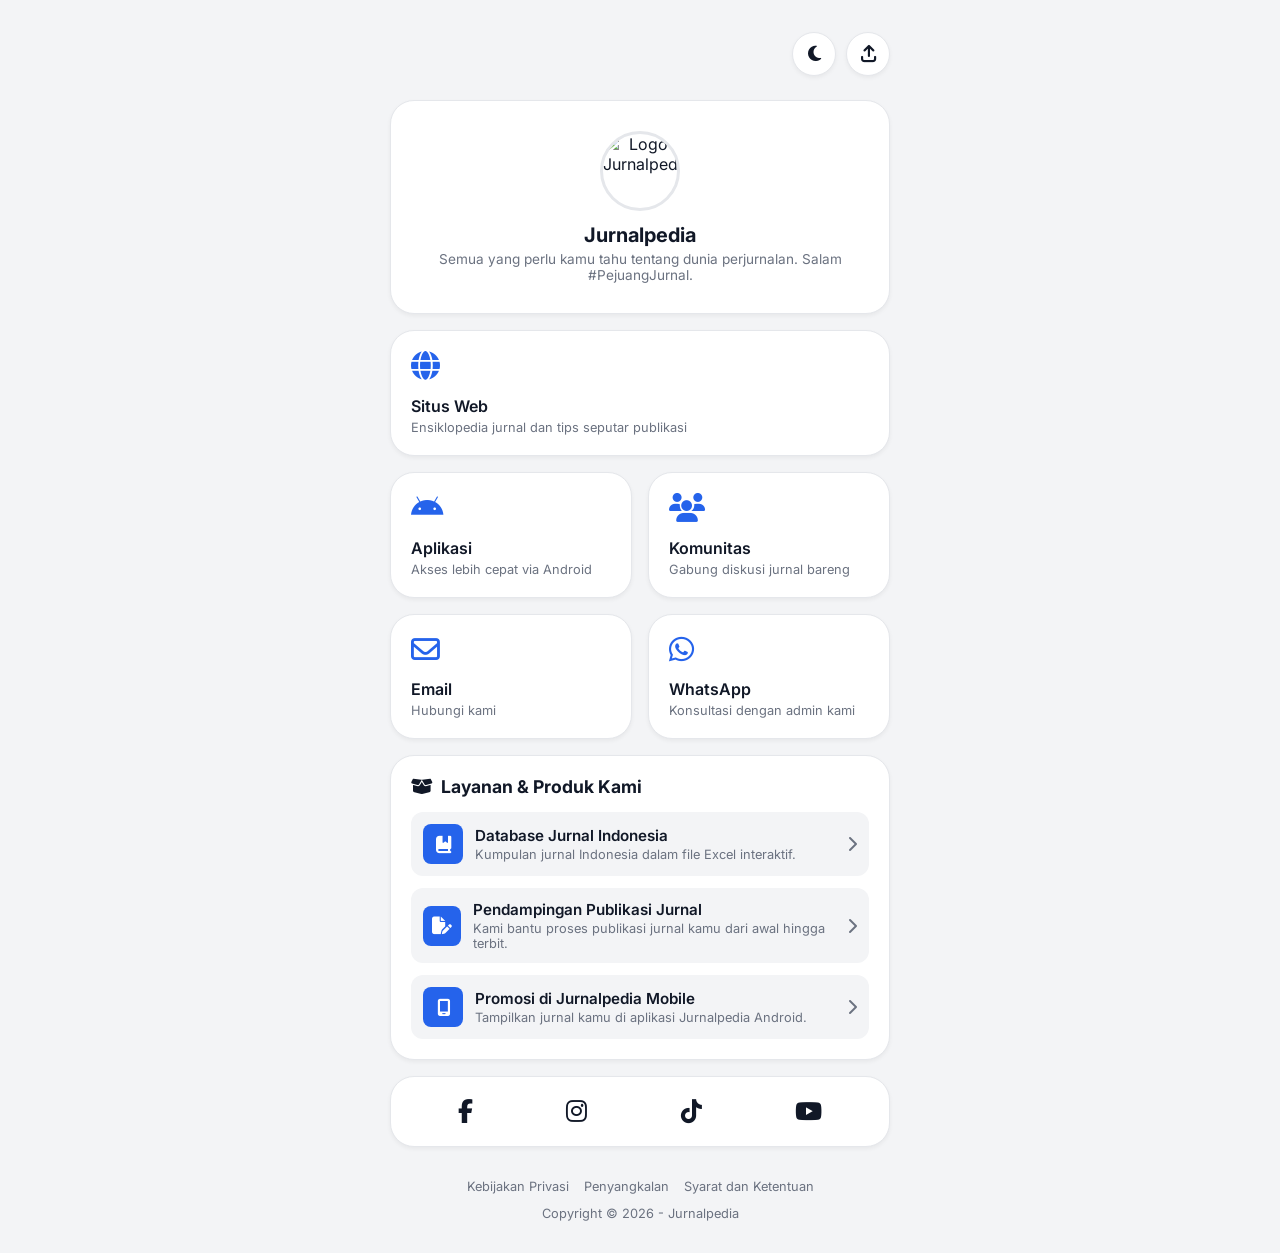
==== index.html @ 11146986 "update: refine link card layout and add new services" ====
<!DOCTYPE html>
<html lang="id" data-theme="light">
<head>
    <meta charset="UTF-8">
    <meta name="viewport" content="width=device-width, initial-scale=1.0">
    
    <title>Jurnalpedia</title>
    <meta name="description" content="Portal tautan resmi Jurnalpedia. Akses ensiklopedia jurnal, aplikasi Android, database jurnal Indonesia, dan komunitas akademik terpercaya.">
    <link rel="canonical" href="https://bio.jurnalpedia.my.id/" />
    
    <link rel="icon" type="image/png" href="https://yt3.googleusercontent.com/y1gAAo7GMOeDm1l3ZF2Vd3E8LzYEVMPhHXosQD47yBNoC2jjuOr83NpmQH1GYF8nZBvdHhKmEA=s160-c-k-c0x00ffffff-no-rj">

    <meta property="og:title" content="Jurnalpedia">
    <meta property="og:description" content="Portal tautan resmi Jurnalpedia. Akses ensiklopedia jurnal, aplikasi Android, database jurnal Indonesia, dan komunitas akademik terpercaya.">
    <meta property="og:image" content="https://yt3.googleusercontent.com/y1gAAo7GMOeDm1l3ZF2Vd3E8LzYEVMPhHXosQD47yBNoC2jjuOr83NpmQH1GYF8nZBvdHhKmEA=s160-c-k-c0x00ffffff-no-rj"> 
    <meta property="og:url" content="https://bio.jurnalpedia.my.id/">
    <meta property="og:type" content="website">

    <meta name="twitter:card" content="summary_large_image">
    <meta name="twitter:title" content="Jurnalpedia">
    <meta name="twitter:description" content="Portal tautan resmi Jurnalpedia. Akses ensiklopedia jurnal, aplikasi Android, database jurnal Indonesia, dan komunitas akademik terpercaya.">
    <meta name="twitter:image" content="https://yt3.googleusercontent.com/y1gAAo7GMOeDm1l3ZF2Vd3E8LzYEVMPhHXosQD47yBNoC2jjuOr83NpmQH1GYF8nZBvdHhKmEA=s160-c-k-c0x00ffffff-no-rj"> 
    
    <link href="https://fonts.googleapis.com/css2?family=Inter:wght@400;500;600;700&display=swap" rel="stylesheet">
    <link rel="stylesheet" href="https://cdnjs.cloudflare.com/ajax/libs/font-awesome/6.4.0/css/all.min.css">
    
    <link rel="stylesheet" href="assets/style.css">
</head>
<body>

    <div class="container">
        <div class="top-actions">
            <button class="icon-btn" id="themeToggle" aria-label="Toggle Dark Mode">
                <i class="fa-solid fa-moon"></i>
            </button>
            <button class="icon-btn" id="shareBtn" aria-label="Share">
                <i class="fa-solid fa-arrow-up-from-bracket"></i>
            </button>
        </div>

        <div class="bento-grid">
            <div class="bento-card profile-card span-2">
                <img src="https://yt3.googleusercontent.com/y1gAAo7GMOeDm1l3ZF2Vd3E8LzYEVMPhHXosQD47yBNoC2jjuOr83NpmQH1GYF8nZBvdHhKmEA=s160-c-k-c0x00ffffff-no-rj" alt="Logo Jurnalpedia" class="profile-img">
                <h1>Jurnalpedia</h1> 
                <p>Semua yang perlu kamu tahu tentang dunia perjurnalan. Salam #PejuangJurnal.</p>
            </div>

            <a href="https://www.jurnalpedia.my.id" class="bento-card link-card span-2" target="_blank" rel="noopener noreferrer">
                <i class="fa-solid fa-globe"></i>
                <div>
                    <h2>Situs Web</h2> 
                    <p>Ensiklopedia jurnal dan tips seputar publikasi</p>
                </div>
            </a>

            <a href="https://play.google.com/store/apps/details?id=com.jurnalpedia.app" class="bento-card link-card" target="_blank" rel="noopener noreferrer">
                <i class="fa-brands fa-android"></i>
                <div>
                    <h2>Aplikasi</h2> 
                    <p>Akses lebih cepat via Android</p>
                </div>
            </a>

            <a href="https://www.facebook.com/groups/jurnalpediaofc" class="bento-card link-card" target="_blank" rel="noopener noreferrer">
                <i class="fa-solid fa-users"></i>
                <div>
                    <h2>Komunitas</h2> 
                    <p>Gabung diskusi jurnal bareng</p>
                </div>
            </a>

            <a href="mailto:fanblog.jurnalpedia@gmail.com" class="bento-card link-card">
                <i class="fa-regular fa-envelope"></i>
                <div>
                    <h2>Email</h2>
                    <p>Hubungi kami</p>
                </div>
            </a>

            <a href="https://wa.me/6285275551454?text=Halo%20Admin%20Jurnalpedia,%20saya%20ingin%20konsultasi%20mengenai%20publikasi%20jurnal." class="bento-card link-card" target="_blank" rel="noopener noreferrer">
                <i class="fa-brands fa-whatsapp"></i>
                <div>
                    <h2>WhatsApp</h2>
                    <p>Konsultasi dengan admin kami</p>
                </div>
            </a>

            <div class="bento-card span-2 product-section">
                <h2><i class="fa-solid fa-box-open"></i> Layanan & Produk Kami</h2> 
                <div class="product-list">
                    <a href="https://lynk.id/fanblog/zommzvxz33ov" class="product-item" target="_blank" rel="noopener noreferrer">
                        <div class="product-info">
                            <div class="product-icon"><i class="fa-solid fa-book-bookmark"></i></div>
                            <div class="product-text">
                                <h3>Database Jurnal Indonesia</h3>
                                <p>Kumpulan jurnal Indonesia dalam file Excel interaktif.</p>
                            </div>
                        </div>
                        <i class="fa-solid fa-chevron-right" style="color: var(--text-muted);"></i>
                    </a>
                    <a href="https://wa.me/6285275551454?text=Halo%20Admin%20Jurnalpedia,%20saya%20tertarik%20dengan%20layanan%20Pendampingan%20Publikasi%20Jurnal." class="product-item" target="_blank" rel="noopener noreferrer">
                        <div class="product-info">
                            <div class="product-icon"><i class="fa-solid fa-file-pen"></i></div>
                            <div class="product-text">
                                <h3>Pendampingan Publikasi Jurnal</h3>
                                <p>Kami bantu proses publikasi jurnal kamu dari awal hingga terbit.</p>
                            </div>
                        </div>
                        <i class="fa-solid fa-chevron-right" style="color: var(--text-muted);"></i>
                    </a>
                    <a href="https://wa.me/6285275551454?text=Halo%20Admin%20Jurnalpedia,%20saya%20tertarik%20untuk%20Promosi%20Jurnal%20di%20Jurnalpedia%20Mobile." class="product-item" target="_blank" rel="noopener noreferrer">
                        <div class="product-info">
                            <div class="product-icon"><i class="fa-solid fa-mobile-screen"></i></div>
                            <div class="product-text">
                                <h3>Promosi di Jurnalpedia Mobile</h3>
                                <p>Tampilkan jurnal kamu di aplikasi Jurnalpedia Android.</p>
                            </div>
                        </div>
                        <i class="fa-solid fa-chevron-right" style="color: var(--text-muted);"></i>
                    </a>
                </div>
            </div>

            <div class="bento-card social-card span-2">
                <a href="https://www.facebook.com/jurnalpediaofc" class="social-link" aria-label="Facebook Page" target="_blank" rel="noopener noreferrer"><i class="fa-brands fa-facebook-f"></i></a>
                <a href="https://www.instagram.com/jurnalpediaofc" class="social-link" aria-label="Instagram Profile" target="_blank" rel="noopener noreferrer"><i class="fa-brands fa-instagram"></i></a>
                <a href="https://www.tiktok.com/@jurnalpediaofc" class="social-link" aria-label="TikTok Profile" target="_blank" rel="noopener noreferrer"><i class="fa-brands fa-tiktok"></i></a>
                <a href="https://www.youtube.com/@jurnalpediaofc" class="social-link" aria-label="YouTube Channel" target="_blank" rel="noopener noreferrer"><i class="fa-brands fa-youtube"></i></a>
            </div>

        </div>
        
        <div class="footer">
            <div class="footer-links">
                <a href="/privacy-policy/">Kebijakan Privasi</a>
                <a href="/disclaimer/">Penyangkalan</a>
                <a href="/terms-conditions/">Syarat dan Ketentuan</a>
            </div>
            <p class="footer-copyright">Copyright © <span id="year">2026</span> - Jurnalpedia</p>
        </div>

    </div>

    <script src="assets/script.js"></script>
</body>
</html>
---- assets/style.css ----
:root { --bg-color: #f3f4f6; --text-main: #111827; --text-muted: #6b7280; --card-bg: #ffffff; --card-border: #e5e7eb; --accent-color: #2563eb; --shadow-sm: 0 2px 4px rgba(0,0,0,0.05); --shadow-md: 0 10px 15px -3px rgba(0,0,0,0.1); }
[data-theme="dark"] { --bg-color: #111827; --text-main: #f9fafb; --text-muted: #9ca3af; --card-bg: #1f2937; --card-border: #374151; --accent-color: #3b82f6; --shadow-sm: 0 2px 4px rgba(0,0,0,0.3); --shadow-md: 0 10px 15px -3px rgba(0,0,0,0.4); }
* { box-sizing: border-box; margin: 0; padding: 0; font-family: 'Inter', sans-serif; }
body { background-color: var(--bg-color); color: var(--text-main); display: flex; justify-content: center; min-height: 100vh; padding: 2rem 1rem; transition: background-color 0.3s, color 0.3s; }
.container { width: 100%; max-width: 500px; display: flex; flex-direction: column; }
.top-actions { display: flex; justify-content: flex-end; gap: 10px; margin-bottom: 1.5rem; }

.top-actions .left-actions { margin-right: auto; }

.icon-btn { background: var(--card-bg); border: 1px solid var(--card-border); color: var(--text-main); width: 44px; height: 44px; border-radius: 50%; display: flex; align-items: center; justify-content: center; cursor: pointer; box-shadow: var(--shadow-sm); font-size: 1.1rem; transition: transform 0.2s; text-decoration: none; }
.icon-btn:active { transform: scale(0.95); }
.bento-grid { display: grid; grid-template-columns: repeat(2, 1fr); gap: 16px; width: 100%; }
.bento-card { background-color: var(--card-bg); border: 1px solid var(--card-border); border-radius: 24px; padding: 20px; text-decoration: none; color: var(--text-main); display: flex; flex-direction: column; justify-content: flex-start; box-shadow: var(--shadow-sm); transition: transform 0.2s, box-shadow 0.2s; position: relative; overflow: hidden; }
.bento-card:hover { transform: translateY(-4px); box-shadow: var(--shadow-md); }
.span-2 { grid-column: span 2; }
.profile-card { align-items: center; text-align: center; padding: 30px 20px; }
.profile-img { width: 80px; height: 80px; border-radius: 50%; object-fit: cover; margin-bottom: 12px; border: 3px solid var(--card-border); }
.profile-card h1 { font-size: 1.25rem; font-weight: 700; margin-bottom: 4px; }
.profile-card p { font-size: 0.85rem; color: var(--text-muted); }
.link-card i { font-size: 1.8rem; margin-bottom: 16px; color: var(--accent-color); }
.link-card h2 { font-size: 1rem; font-weight: 600; margin-bottom: 4px; }
.link-card p { font-size: 0.8rem; color: var(--text-muted); }
.product-section h2 { font-size: 1.1rem; margin-bottom: 15px; color: var(--text-main); display: flex; align-items: center; gap: 8px; }
.product-list { display: flex; flex-direction: column; gap: 12px; }
.product-item { display: flex; align-items: center; justify-content: space-between; padding: 12px; background-color: var(--bg-color); border-radius: 12px; text-decoration: none; color: var(--text-main); transition: transform 0.2s, background-color 0.2s; }
.product-item:hover { transform: scale(1.02); background-color: var(--card-border); }
.product-info { display: flex; align-items: center; gap: 12px; }
.product-icon { width: 40px; height: 40px; border-radius: 8px; background-color: var(--accent-color); color: #ffffff; display: flex; align-items: center; justify-content: center; font-size: 1.1rem; }
.product-text h3 { font-size: 0.95rem; font-weight: 600; margin-bottom: 2px; }
.product-text p { font-size: 0.8rem; color: var(--text-muted); }
.social-card { display: flex; flex-direction: row; justify-content: space-around; align-items: center; padding: 20px; }
.social-link { color: var(--text-main); font-size: 1.5rem; transition: color 0.2s, transform 0.2s; }
.social-link:hover { color: var(--accent-color); transform: scale(1.1); }

.text-content-card { padding: 30px; }
.text-content-card h1 { font-size: 1.4rem; font-weight: 700; margin-bottom: 15px; color: var(--text-main); }
.text-content-card h2 { font-size: 1.1rem; font-weight: 600; margin-top: 20px; margin-bottom: 10px; color: var(--text-main); }
.text-content-card p { font-size: 0.9rem; line-height: 1.6; margin-bottom: 12px; color: var(--text-muted); text-align: justify; }

.footer { margin-top: 2rem; display: flex; flex-direction: column; align-items: center; gap: 12px; font-size: 0.8rem; }
.footer-links { display: flex; gap: 15px; flex-wrap: wrap; justify-content: center; }
.footer-links a { color: var(--text-muted); text-decoration: none; transition: color 0.2s; }
.footer-links a:hover { color: var(--accent-color); text-decoration: underline; }
.footer-copyright { color: var(--text-muted); }

@media (max-width: 480px) {
    body { padding: 1.5rem 0.75rem; }
    .bento-grid { gap: 12px; }
    .bento-card { padding: 15px; border-radius: 20px; }
    .profile-card { padding: 20px 15px; }
    .profile-img { width: 70px; height: 70px; }
    .link-card i { font-size: 1.5rem; margin-bottom: 12px; }
    .link-card h2 { font-size: 0.9rem; }
    .link-card p { font-size: 0.75rem; }
    .product-item { padding: 10px; }
    .product-icon { width: 36px; height: 36px; font-size: 1rem; }
    .product-text h3 { font-size: 0.85rem; }
    .product-text p { font-size: 0.75rem; }
    .social-card { padding: 15px; }
    .social-link { font-size: 1.3rem; }
    .text-content-card { padding: 20px 15px; }
}
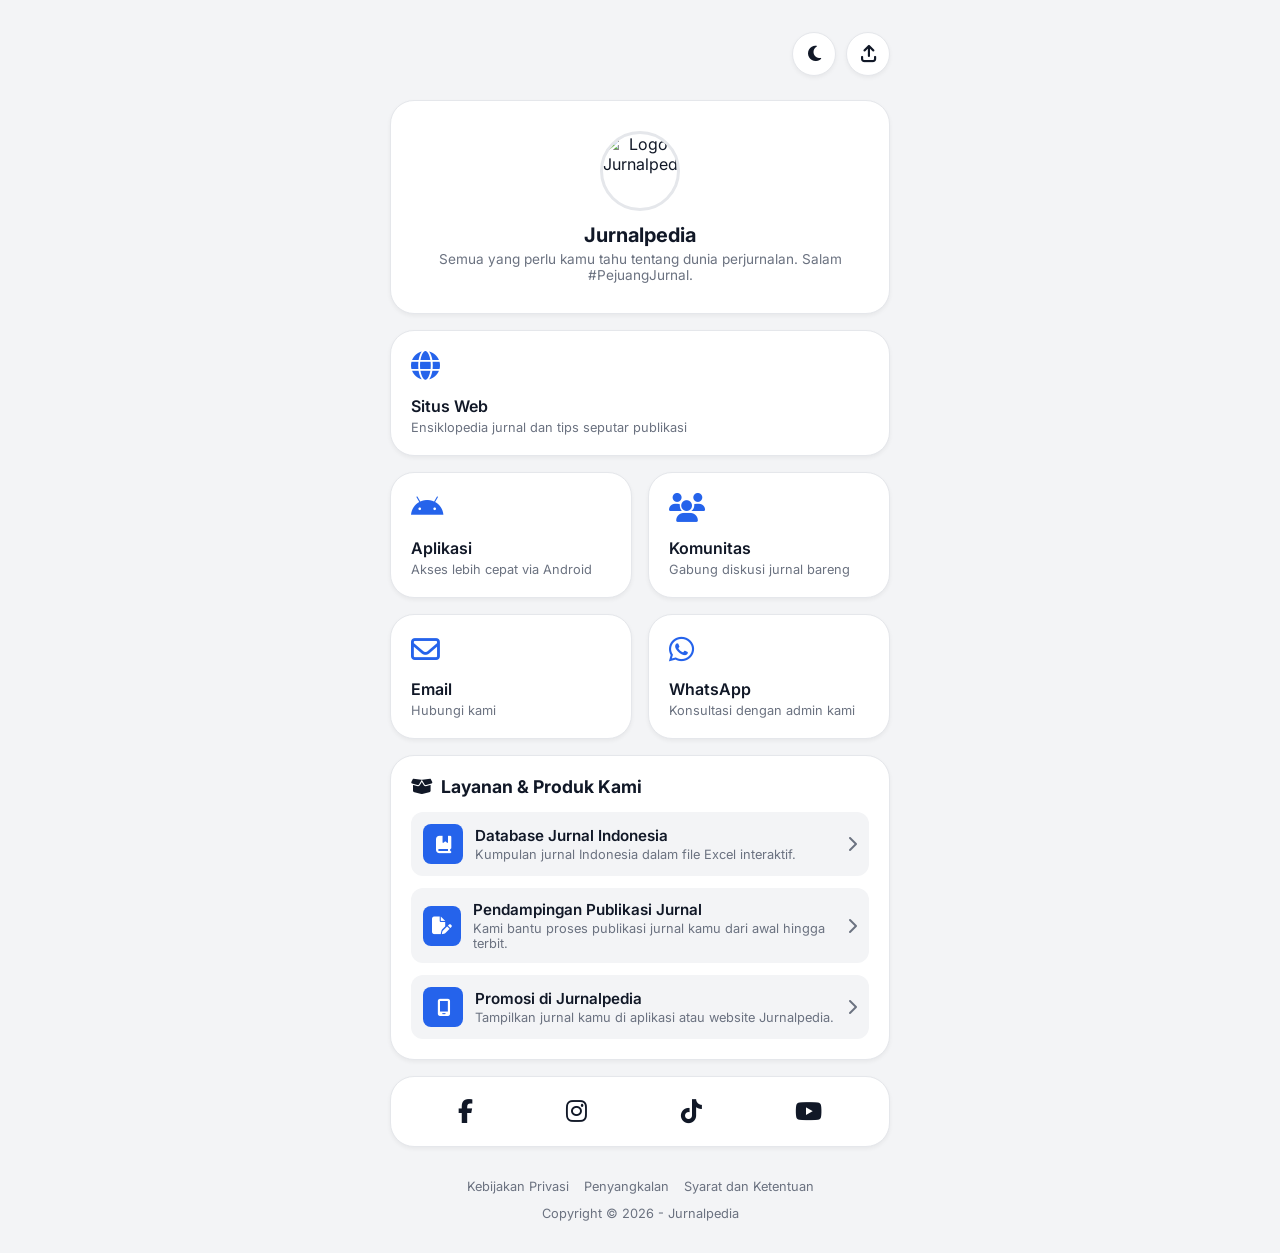
==== commit ecd0d76c: "update: refine promotion details for Jurnalpedia services" ====
--- a/index.html
+++ b/index.html
@@ -69,7 +69,7 @@
                 </div>
             </a>
 
-            <a href="mailto:fanblog.jurnalpedia@gmail.com" class="bento-card link-card">
+            <a href="mailto:jurnalpediaofc@gmail.com" class="bento-card link-card">
                 <i class="fa-regular fa-envelope"></i>
                 <div>
                     <h2>Email</h2>
@@ -108,12 +108,12 @@
                         </div>
                         <i class="fa-solid fa-chevron-right" style="color: var(--text-muted);"></i>
                     </a>
-                    <a href="https://wa.me/6285275551454?text=Halo%20Admin%20Jurnalpedia,%20saya%20tertarik%20untuk%20Promosi%20Jurnal%20di%20Jurnalpedia%20Mobile." class="product-item" target="_blank" rel="noopener noreferrer">
+                    <a href="https://wa.me/6285275551454?text=Halo%20Admin%20Jurnalpedia,%20saya%20tertarik%20untuk%20Promosi%20Jurnal%20di%20Jurnalpedia." class="product-item" target="_blank" rel="noopener noreferrer">
                         <div class="product-info">
                             <div class="product-icon"><i class="fa-solid fa-mobile-screen"></i></div>
                             <div class="product-text">
-                                <h3>Promosi di Jurnalpedia Mobile</h3>
-                                <p>Tampilkan jurnal kamu di aplikasi Jurnalpedia Android.</p>
+                                <h3>Promosi di Jurnalpedia</h3>
+                                <p>Tampilkan jurnal kamu di aplikasi atau website Jurnalpedia.</p>
                             </div>
                         </div>
                         <i class="fa-solid fa-chevron-right" style="color: var(--text-muted);"></i>
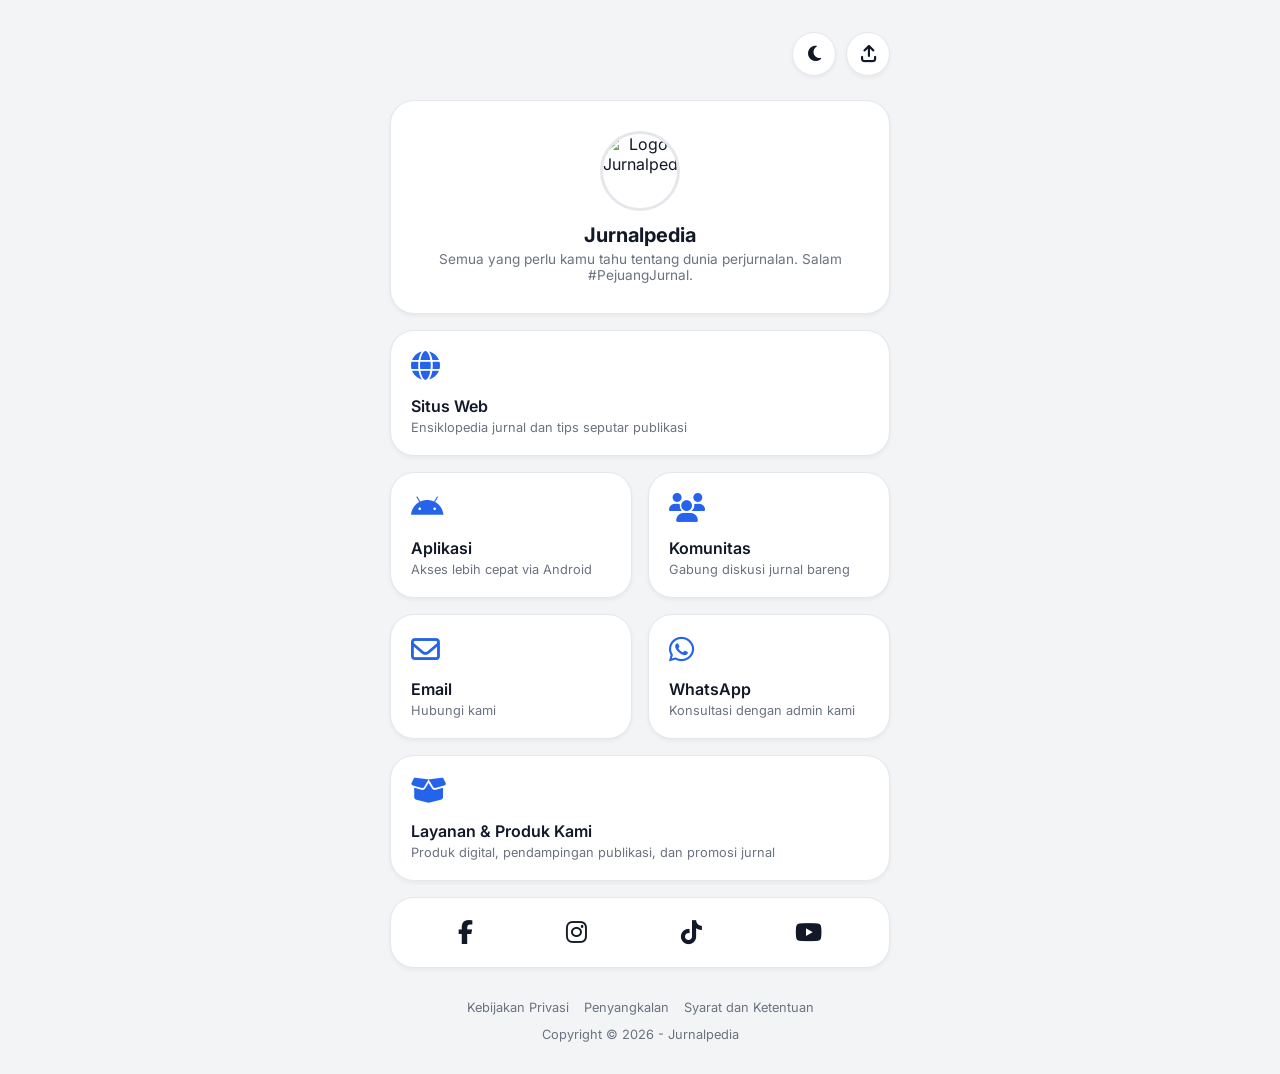
==== commit 91183e5e: "update: add services page and enhance sitemap with new URL" ====
--- a/index.html
+++ b/index.html
@@ -85,41 +85,13 @@
                 </div>
             </a>
 
-            <div class="bento-card span-2 product-section">
-                <h2><i class="fa-solid fa-box-open"></i> Layanan & Produk Kami</h2> 
-                <div class="product-list">
-                    <a href="https://lynk.id/fanblog/zommzvxz33ov" class="product-item" target="_blank" rel="noopener noreferrer">
-                        <div class="product-info">
-                            <div class="product-icon"><i class="fa-solid fa-book-bookmark"></i></div>
-                            <div class="product-text">
-                                <h3>Database Jurnal Indonesia</h3>
-                                <p>Kumpulan jurnal Indonesia dalam file Excel interaktif.</p>
-                            </div>
-                        </div>
-                        <i class="fa-solid fa-chevron-right" style="color: var(--text-muted);"></i>
-                    </a>
-                    <a href="https://wa.me/6285275551454?text=Halo%20Admin%20Jurnalpedia,%20saya%20tertarik%20dengan%20layanan%20Pendampingan%20Publikasi%20Jurnal." class="product-item" target="_blank" rel="noopener noreferrer">
-                        <div class="product-info">
-                            <div class="product-icon"><i class="fa-solid fa-file-pen"></i></div>
-                            <div class="product-text">
-                                <h3>Pendampingan Publikasi Jurnal</h3>
-                                <p>Kami bantu proses publikasi jurnal kamu dari awal hingga terbit.</p>
-                            </div>
-                        </div>
-                        <i class="fa-solid fa-chevron-right" style="color: var(--text-muted);"></i>
-                    </a>
-                    <a href="https://wa.me/6285275551454?text=Halo%20Admin%20Jurnalpedia,%20saya%20tertarik%20untuk%20Promosi%20Jurnal%20di%20Jurnalpedia." class="product-item" target="_blank" rel="noopener noreferrer">
-                        <div class="product-info">
-                            <div class="product-icon"><i class="fa-solid fa-mobile-screen"></i></div>
-                            <div class="product-text">
-                                <h3>Promosi di Jurnalpedia</h3>
-                                <p>Tampilkan jurnal kamu di aplikasi atau website Jurnalpedia.</p>
-                            </div>
-                        </div>
-                        <i class="fa-solid fa-chevron-right" style="color: var(--text-muted);"></i>
-                    </a>
+            <a href="/services/" class="bento-card link-card span-2">
+                <i class="fa-solid fa-box-open"></i>
+                <div>
+                    <h2>Layanan & Produk Kami</h2>
+                    <p>Produk digital, pendampingan publikasi, dan promosi jurnal</p>
                 </div>
-            </div>
+            </a>
 
             <div class="bento-card social-card span-2">
                 <a href="https://www.facebook.com/jurnalpediaofc" class="social-link" aria-label="Facebook Page" target="_blank" rel="noopener noreferrer"><i class="fa-brands fa-facebook-f"></i></a>
--- a/assets/style.css
+++ b/assets/style.css
@@ -20,14 +20,6 @@
 .link-card i { font-size: 1.8rem; margin-bottom: 16px; color: var(--accent-color); }
 .link-card h2 { font-size: 1rem; font-weight: 600; margin-bottom: 4px; }
 .link-card p { font-size: 0.8rem; color: var(--text-muted); }
-.product-section h2 { font-size: 1.1rem; margin-bottom: 15px; color: var(--text-main); display: flex; align-items: center; gap: 8px; }
-.product-list { display: flex; flex-direction: column; gap: 12px; }
-.product-item { display: flex; align-items: center; justify-content: space-between; padding: 12px; background-color: var(--bg-color); border-radius: 12px; text-decoration: none; color: var(--text-main); transition: transform 0.2s, background-color 0.2s; }
-.product-item:hover { transform: scale(1.02); background-color: var(--card-border); }
-.product-info { display: flex; align-items: center; gap: 12px; }
-.product-icon { width: 40px; height: 40px; border-radius: 8px; background-color: var(--accent-color); color: #ffffff; display: flex; align-items: center; justify-content: center; font-size: 1.1rem; }
-.product-text h3 { font-size: 0.95rem; font-weight: 600; margin-bottom: 2px; }
-.product-text p { font-size: 0.8rem; color: var(--text-muted); }
 .social-card { display: flex; flex-direction: row; justify-content: space-around; align-items: center; padding: 20px; }
 .social-link { color: var(--text-main); font-size: 1.5rem; transition: color 0.2s, transform 0.2s; }
 .social-link:hover { color: var(--accent-color); transform: scale(1.1); }
@@ -36,6 +28,23 @@
 .text-content-card h1 { font-size: 1.4rem; font-weight: 700; margin-bottom: 15px; color: var(--text-main); }
 .text-content-card h2 { font-size: 1.1rem; font-weight: 600; margin-top: 20px; margin-bottom: 10px; color: var(--text-main); }
 .text-content-card p { font-size: 0.9rem; line-height: 1.6; margin-bottom: 12px; color: var(--text-muted); text-align: justify; }
+.text-content-card ul { padding-left: 20px; margin-bottom: 12px; }
+.text-content-card li { font-size: 0.9rem; line-height: 1.6; color: var(--text-muted); text-align: justify; padding: 2px 0; }
+.text-content-card a { color: var(--accent-color); text-decoration: none; font-weight: 500; }
+.text-content-card a:hover { text-decoration: underline; }
+
+.service-list { display: flex; flex-direction: column; gap: 14px; margin-top: 12px; }
+.service-card { display: flex; flex-direction: column; border: 1px solid var(--card-border); border-radius: 16px; padding: 16px; background-color: var(--bg-color); }
+.service-card-header { display: flex; justify-content: space-between; align-items: flex-start; gap: 12px; margin-bottom: 6px; }
+.service-card-header h3 { font-size: 1rem; font-weight: 600; color: var(--text-main); }
+.service-price { font-size: 1.05rem; font-weight: 800; color: var(--accent-color); white-space: nowrap; }
+.service-meta { font-size: 0.78rem; color: var(--text-muted); margin-bottom: 10px; }
+.service-desc { font-size: 0.85rem; line-height: 1.5; color: var(--text-muted); margin-bottom: 10px; text-align: justify; }
+.service-features { list-style: disc; padding-left: 18px; margin: 0 0 10px 0; }
+.service-features li { font-size: 0.82rem; color: var(--text-muted); padding: 2px 0; text-align: justify; }
+.service-note { font-size: 0.75rem; color: var(--text-muted); font-style: italic; margin-bottom: 10px; }
+.text-content-card .service-btn { display: block; text-align: center; background-color: var(--accent-color); color: #ffffff; padding: 10px; border-radius: 10px; text-decoration: none; font-weight: 600; font-size: 0.88rem; transition: opacity 0.2s; margin-top: auto; }
+.text-content-card .service-btn:hover { opacity: 0.9; }
 
 .footer { margin-top: 2rem; display: flex; flex-direction: column; align-items: center; gap: 12px; font-size: 0.8rem; }
 .footer-links { display: flex; gap: 15px; flex-wrap: wrap; justify-content: center; }
@@ -52,11 +61,8 @@
     .link-card i { font-size: 1.5rem; margin-bottom: 12px; }
     .link-card h2 { font-size: 0.9rem; }
     .link-card p { font-size: 0.75rem; }
-    .product-item { padding: 10px; }
-    .product-icon { width: 36px; height: 36px; font-size: 1rem; }
-    .product-text h3 { font-size: 0.85rem; }
-    .product-text p { font-size: 0.75rem; }
     .social-card { padding: 15px; }
     .social-link { font-size: 1.3rem; }
     .text-content-card { padding: 20px 15px; }
+    .service-card { padding: 12px; }
 }
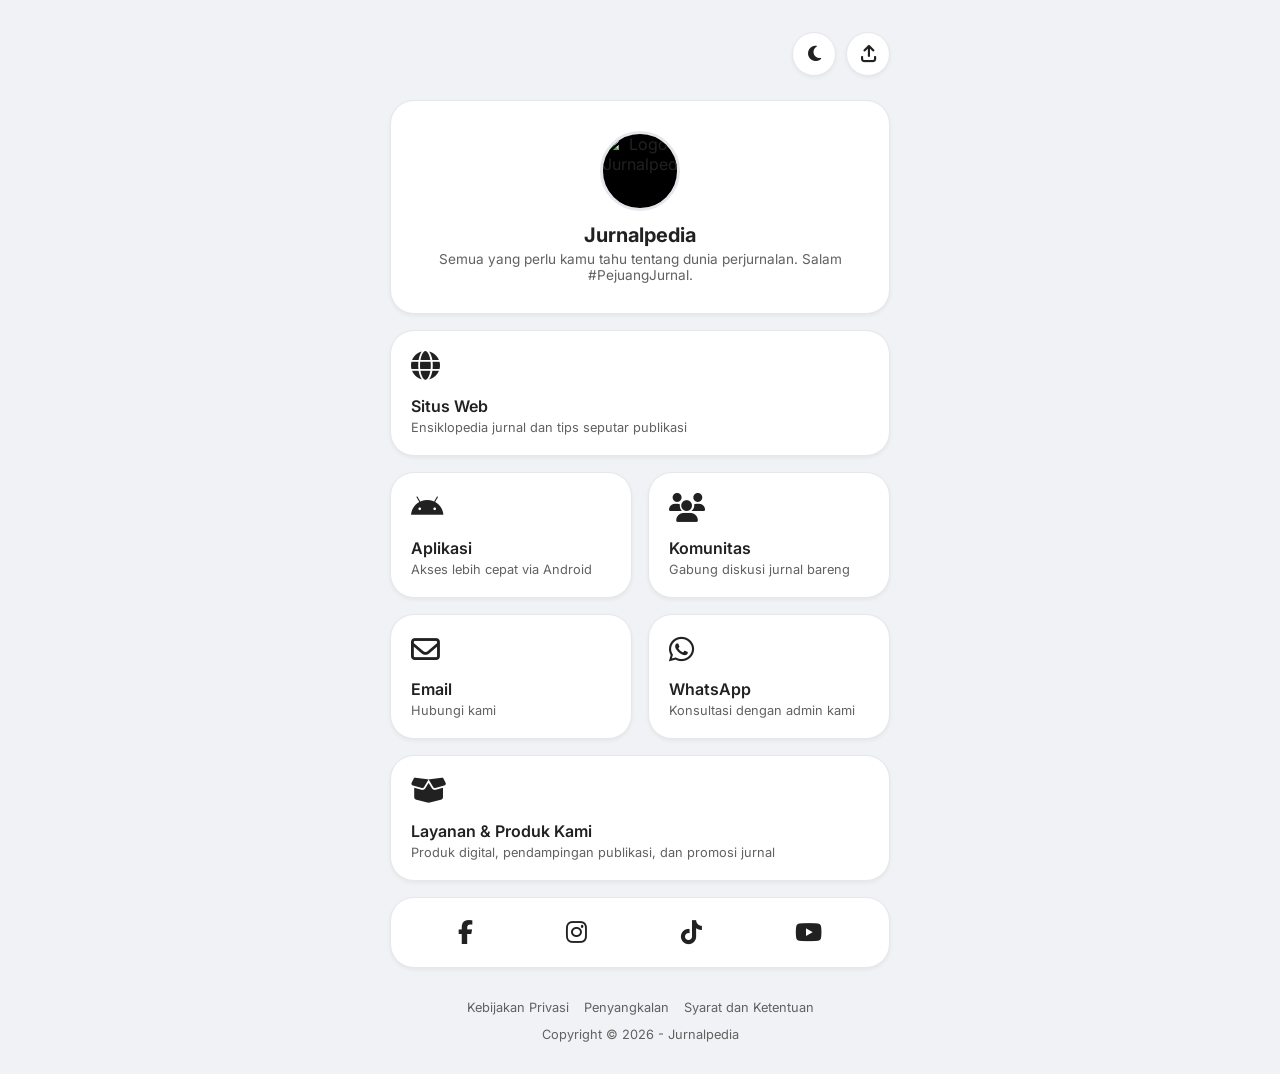
==== commit 4b5c2c88: "update: replace external favicon links with local assets and update Open Graph and Twitter meta tags" ====
--- a/index.html
+++ b/index.html
@@ -8,18 +8,21 @@
     <meta name="description" content="Portal tautan resmi Jurnalpedia. Akses ensiklopedia jurnal, aplikasi Android, database jurnal Indonesia, dan komunitas akademik terpercaya.">
     <link rel="canonical" href="https://bio.jurnalpedia.my.id/" />
     
-    <link rel="icon" type="image/png" href="https://yt3.googleusercontent.com/y1gAAo7GMOeDm1l3ZF2Vd3E8LzYEVMPhHXosQD47yBNoC2jjuOr83NpmQH1GYF8nZBvdHhKmEA=s160-c-k-c0x00ffffff-no-rj">
+    <link rel="icon" href="assets/favicon.ico" sizes="any">
+    <link rel="icon" type="image/png" sizes="32x32" href="assets/favicon-32.png">
+    <link rel="apple-touch-icon" href="assets/apple-touch-icon.png">
+    <meta name="theme-color" content="#000000">
 
     <meta property="og:title" content="Jurnalpedia">
     <meta property="og:description" content="Portal tautan resmi Jurnalpedia. Akses ensiklopedia jurnal, aplikasi Android, database jurnal Indonesia, dan komunitas akademik terpercaya.">
-    <meta property="og:image" content="https://yt3.googleusercontent.com/y1gAAo7GMOeDm1l3ZF2Vd3E8LzYEVMPhHXosQD47yBNoC2jjuOr83NpmQH1GYF8nZBvdHhKmEA=s160-c-k-c0x00ffffff-no-rj"> 
+    <meta property="og:image" content="https://bio.jurnalpedia.my.id/assets/favicon.png"> 
     <meta property="og:url" content="https://bio.jurnalpedia.my.id/">
     <meta property="og:type" content="website">
 
-    <meta name="twitter:card" content="summary_large_image">
+    <meta name="twitter:card" content="summary">
     <meta name="twitter:title" content="Jurnalpedia">
     <meta name="twitter:description" content="Portal tautan resmi Jurnalpedia. Akses ensiklopedia jurnal, aplikasi Android, database jurnal Indonesia, dan komunitas akademik terpercaya.">
-    <meta name="twitter:image" content="https://yt3.googleusercontent.com/y1gAAo7GMOeDm1l3ZF2Vd3E8LzYEVMPhHXosQD47yBNoC2jjuOr83NpmQH1GYF8nZBvdHhKmEA=s160-c-k-c0x00ffffff-no-rj"> 
+    <meta name="twitter:image" content="https://bio.jurnalpedia.my.id/assets/favicon.png"> 
     
     <link href="https://fonts.googleapis.com/css2?family=Inter:wght@400;500;600;700&display=swap" rel="stylesheet">
     <link rel="stylesheet" href="https://cdnjs.cloudflare.com/ajax/libs/font-awesome/6.4.0/css/all.min.css">
@@ -40,7 +43,7 @@
 
         <div class="bento-grid">
             <div class="bento-card profile-card span-2">
-                <img src="https://yt3.googleusercontent.com/y1gAAo7GMOeDm1l3ZF2Vd3E8LzYEVMPhHXosQD47yBNoC2jjuOr83NpmQH1GYF8nZBvdHhKmEA=s160-c-k-c0x00ffffff-no-rj" alt="Logo Jurnalpedia" class="profile-img">
+                <img src="assets/icon.png" alt="Logo Jurnalpedia" class="profile-img" width="80" height="80">
                 <h1>Jurnalpedia</h1> 
                 <p>Semua yang perlu kamu tahu tentang dunia perjurnalan. Salam #PejuangJurnal.</p>
             </div>
--- a/assets/style.css
+++ b/assets/style.css
@@ -1,5 +1,5 @@
-:root { --bg-color: #f3f4f6; --text-main: #111827; --text-muted: #6b7280; --card-bg: #ffffff; --card-border: #e5e7eb; --accent-color: #2563eb; --shadow-sm: 0 2px 4px rgba(0,0,0,0.05); --shadow-md: 0 10px 15px -3px rgba(0,0,0,0.1); }
-[data-theme="dark"] { --bg-color: #111827; --text-main: #f9fafb; --text-muted: #9ca3af; --card-bg: #1f2937; --card-border: #374151; --accent-color: #3b82f6; --shadow-sm: 0 2px 4px rgba(0,0,0,0.3); --shadow-md: 0 10px 15px -3px rgba(0,0,0,0.4); }
+:root { --bg-color: #f0f2f5; --text-main: #212121; --text-muted: #616161; --card-bg: #ffffff; --card-border: #e5e7eb; --accent-color: #212121; --on-accent: #ffffff; --link-color: #1d4ed8; --shadow-sm: 0 2px 4px rgba(0,0,0,0.05); --shadow-md: 0 10px 15px -3px rgba(0,0,0,0.1); }
+[data-theme="dark"] { --bg-color: #121212; --text-main: #ffffff; --text-muted: #bdbdbd; --card-bg: #1e1e1e; --card-border: rgba(255,255,255,0.1); --accent-color: #ffffff; --on-accent: #121212; --link-color: #8ab4ff; --shadow-sm: 0 2px 4px rgba(0,0,0,0.3); --shadow-md: 0 10px 15px -3px rgba(0,0,0,0.4); }
 * { box-sizing: border-box; margin: 0; padding: 0; font-family: 'Inter', sans-serif; }
 body { background-color: var(--bg-color); color: var(--text-main); display: flex; justify-content: center; min-height: 100vh; padding: 2rem 1rem; transition: background-color 0.3s, color 0.3s; }
 .container { width: 100%; max-width: 500px; display: flex; flex-direction: column; }
@@ -14,7 +14,7 @@
 .bento-card:hover { transform: translateY(-4px); box-shadow: var(--shadow-md); }
 .span-2 { grid-column: span 2; }
 .profile-card { align-items: center; text-align: center; padding: 30px 20px; }
-.profile-img { width: 80px; height: 80px; border-radius: 50%; object-fit: cover; margin-bottom: 12px; border: 3px solid var(--card-border); }
+.profile-img { width: 80px; height: 80px; border-radius: 50%; object-fit: cover; margin-bottom: 12px; border: 3px solid var(--card-border); background: #000; }
 .profile-card h1 { font-size: 1.25rem; font-weight: 700; margin-bottom: 4px; }
 .profile-card p { font-size: 0.85rem; color: var(--text-muted); }
 .link-card i { font-size: 1.8rem; margin-bottom: 16px; color: var(--accent-color); }
@@ -22,7 +22,7 @@
 .link-card p { font-size: 0.8rem; color: var(--text-muted); }
 .social-card { display: flex; flex-direction: row; justify-content: space-around; align-items: center; padding: 20px; }
 .social-link { color: var(--text-main); font-size: 1.5rem; transition: color 0.2s, transform 0.2s; }
-.social-link:hover { color: var(--accent-color); transform: scale(1.1); }
+.social-link:hover { opacity: 0.7; transform: scale(1.1); }
 
 .text-content-card { padding: 30px; }
 .text-content-card h1 { font-size: 1.4rem; font-weight: 700; margin-bottom: 15px; color: var(--text-main); }
@@ -30,8 +30,8 @@
 .text-content-card p { font-size: 0.9rem; line-height: 1.6; margin-bottom: 12px; color: var(--text-muted); text-align: justify; }
 .text-content-card ul { padding-left: 20px; margin-bottom: 12px; }
 .text-content-card li { font-size: 0.9rem; line-height: 1.6; color: var(--text-muted); text-align: justify; padding: 2px 0; }
-.text-content-card a { color: var(--accent-color); text-decoration: none; font-weight: 500; }
-.text-content-card a:hover { text-decoration: underline; }
+.text-content-card a { color: var(--link-color); text-decoration: underline; text-underline-offset: 2px; font-weight: 500; }
+.text-content-card a:hover { opacity: 0.85; }
 
 .service-list { display: flex; flex-direction: column; gap: 14px; margin-top: 12px; }
 .service-card { display: flex; flex-direction: column; border: 1px solid var(--card-border); border-radius: 16px; padding: 16px; background-color: var(--bg-color); }
@@ -43,13 +43,13 @@
 .service-features { list-style: disc; padding-left: 18px; margin: 0 0 10px 0; }
 .service-features li { font-size: 0.82rem; color: var(--text-muted); padding: 2px 0; text-align: justify; }
 .service-note { font-size: 0.75rem; color: var(--text-muted); font-style: italic; margin-bottom: 10px; }
-.text-content-card .service-btn { display: block; text-align: center; background-color: var(--accent-color); color: #ffffff; padding: 10px; border-radius: 10px; text-decoration: none; font-weight: 600; font-size: 0.88rem; transition: opacity 0.2s; margin-top: auto; }
+.text-content-card .service-btn { display: block; text-align: center; background-color: var(--accent-color); color: var(--on-accent); padding: 10px; border-radius: 10px; text-decoration: none; font-weight: 600; font-size: 0.88rem; transition: opacity 0.2s; margin-top: auto; }
 .text-content-card .service-btn:hover { opacity: 0.9; }
 
 .footer { margin-top: 2rem; display: flex; flex-direction: column; align-items: center; gap: 12px; font-size: 0.8rem; }
 .footer-links { display: flex; gap: 15px; flex-wrap: wrap; justify-content: center; }
 .footer-links a { color: var(--text-muted); text-decoration: none; transition: color 0.2s; }
-.footer-links a:hover { color: var(--accent-color); text-decoration: underline; }
+.footer-links a:hover { color: var(--text-main); text-decoration: underline; }
 .footer-copyright { color: var(--text-muted); }
 
 @media (max-width: 480px) {
@@ -65,4 +65,8 @@
     .social-link { font-size: 1.3rem; }
     .text-content-card { padding: 20px 15px; }
     .service-card { padding: 12px; }
-}+}
+
+/* Fokus keyboard terlihat jelas (aksesibilitas) */
+a:focus-visible, button:focus-visible { outline: 2px solid var(--link-color); outline-offset: 3px; border-radius: 8px; }
+@media (prefers-reduced-motion: reduce) { * { transition: none !important; } }
